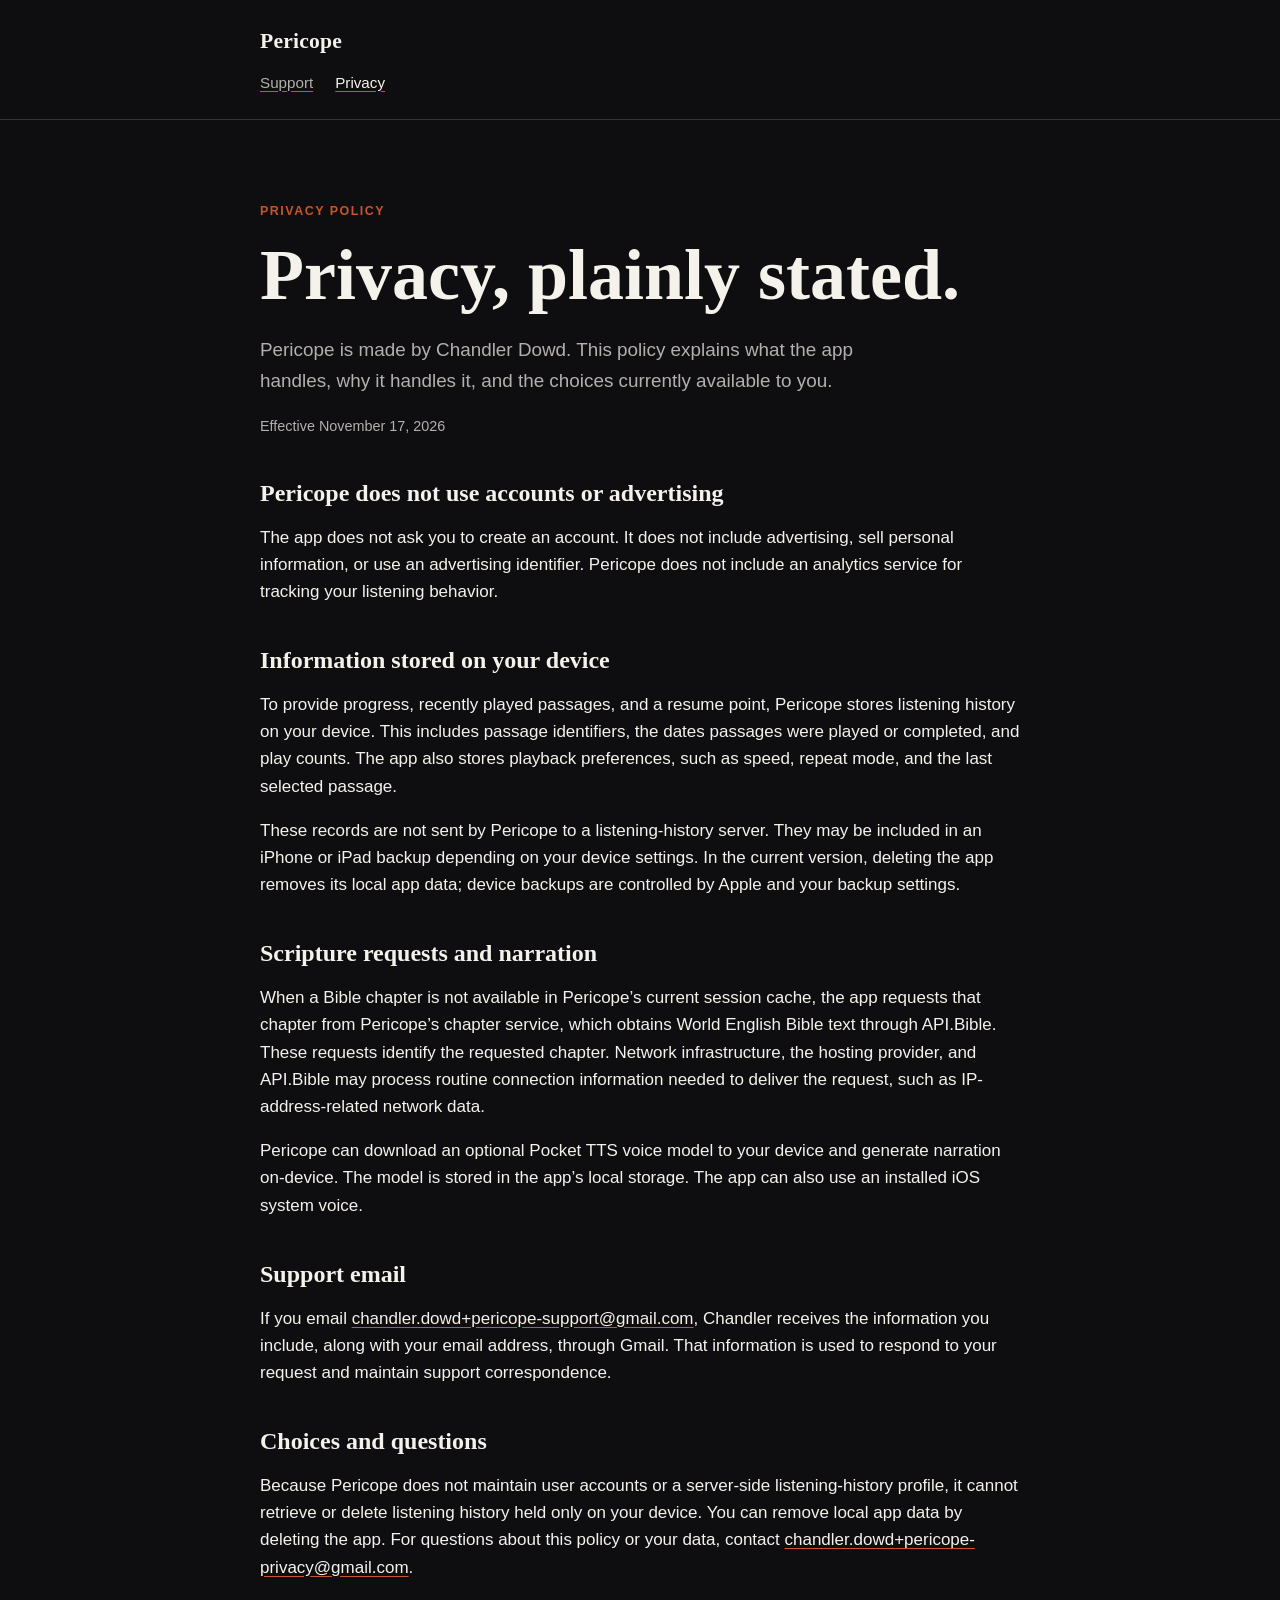
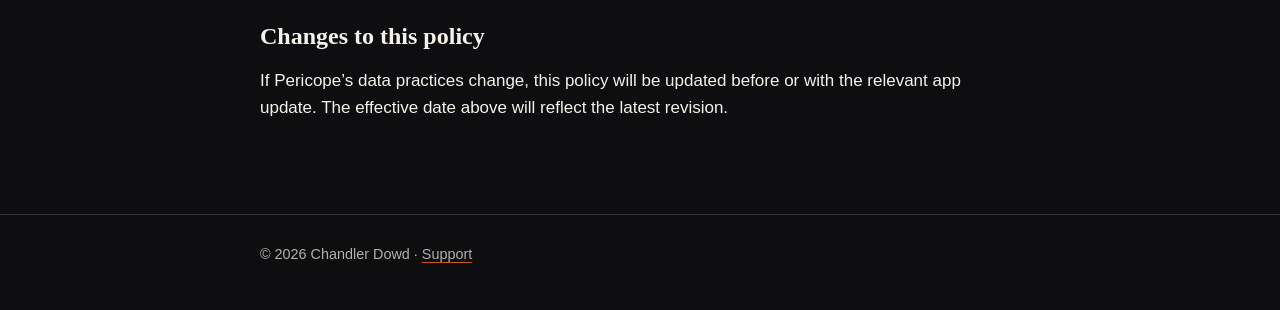
==== privacy.html @ 82da0e1d "Add privacy and support pages" ====
<!doctype html>
<html lang="en">
<head>
    <meta charset="utf-8">
    <meta name="viewport" content="width=device-width, initial-scale=1">
    <meta name="description" content="Privacy Policy for Pericope.">
    <title>Pericope Privacy Policy</title>
    <link rel="stylesheet" href="styles.css">
</head>
<body>
    <header>
        <div class="wrap">
            <a class="brand" href="index.html">Pericope</a>
            <nav aria-label="Primary navigation">
                <a href="index.html">Support</a>
                <a href="privacy.html" aria-current="page">Privacy</a>
            </nav>
        </div>
    </header>
    <main class="wrap">
        <p class="eyebrow">Privacy Policy</p>
        <h1>Privacy, plainly stated.</h1>
        <p class="lede">Pericope is made by Chandler Dowd. This policy explains what the app handles, why it handles it, and the choices currently available to you.</p>
        <p class="small">Effective November 17, 2026</p>

        <h2>Pericope does not use accounts or advertising</h2>
        <p>The app does not ask you to create an account. It does not include advertising, sell personal information, or use an advertising identifier. Pericope does not include an analytics service for tracking your listening behavior.</p>

        <h2>Information stored on your device</h2>
        <p>To provide progress, recently played passages, and a resume point, Pericope stores listening history on your device. This includes passage identifiers, the dates passages were played or completed, and play counts. The app also stores playback preferences, such as speed, repeat mode, and the last selected passage.</p>
        <p>These records are not sent by Pericope to a listening-history server. They may be included in an iPhone or iPad backup depending on your device settings. In the current version, deleting the app removes its local app data; device backups are controlled by Apple and your backup settings.</p>

        <h2>Scripture requests and narration</h2>
        <p>When a Bible chapter is not available in Pericope’s current session cache, the app requests that chapter from Pericope’s chapter service, which obtains World English Bible text through API.Bible. These requests identify the requested chapter. Network infrastructure, the hosting provider, and API.Bible may process routine connection information needed to deliver the request, such as IP-address-related network data.</p>
        <p>Pericope can download an optional Pocket TTS voice model to your device and generate narration on-device. The model is stored in the app’s local storage. The app can also use an installed iOS system voice.</p>

        <h2>Support email</h2>
        <p>If you email <a href="mailto:chandler.dowd+pericope-support@gmail.com">chandler.dowd+pericope-support@gmail.com</a>, Chandler receives the information you include, along with your email address, through Gmail. That information is used to respond to your request and maintain support correspondence.</p>

        <h2>Choices and questions</h2>
        <p>Because Pericope does not maintain user accounts or a server-side listening-history profile, it cannot retrieve or delete listening history held only on your device. You can remove local app data by deleting the app. For questions about this policy or your data, contact <a href="mailto:chandler.dowd+pericope-privacy@gmail.com?subject=Pericope%20Privacy">chandler.dowd+pericope-privacy@gmail.com</a>.</p>

        <h2>Changes to this policy</h2>
        <p>If Pericope’s data practices change, this policy will be updated before or with the relevant app update. The effective date above will reflect the latest revision.</p>
    </main>
    <footer>
        <div class="wrap">© 2026 Chandler Dowd · <a href="index.html">Support</a></div>
    </footer>
</body>
</html>
---- styles.css ----
:root {
    color-scheme: dark;
    --background: #0e0e10;
    --surface: #1b1a1c;
    --text: #f5f2ec;
    --muted: #b4b0ab;
    --accent: #c8542a;
    --line: rgba(245, 242, 236, 0.16);
}

* { box-sizing: border-box; }

body {
    margin: 0;
    min-width: 320px;
    background: var(--background);
    color: var(--text);
    font-family: -apple-system, BlinkMacSystemFont, "SF Pro Text", "Helvetica Neue", sans-serif;
    font-size: 17px;
    line-height: 1.6;
}

a { color: inherit; text-decoration-color: var(--accent); text-underline-offset: 0.18em; }
a:hover { color: #fff; }

.wrap { width: min(100% - 40px, 760px); margin: 0 auto; }

header {
    border-bottom: 1px solid var(--line);
    padding: 24px 0;
}

.brand {
    color: var(--text);
    font-family: Georgia, "Times New Roman", serif;
    font-size: 1.35rem;
    font-weight: 700;
    letter-spacing: 0.01em;
    text-decoration: none;
}

nav { display: flex; gap: 22px; margin-top: 12px; font-size: 0.95rem; }
nav a { color: var(--muted); }
nav a[aria-current="page"] { color: var(--text); }

main { padding: 70px 0 76px; }

.eyebrow {
    color: var(--accent);
    font-size: 0.78rem;
    font-weight: 700;
    letter-spacing: 0.12em;
    text-transform: uppercase;
}

h1, h2 {
    font-family: Georgia, "Times New Roman", serif;
    line-height: 1.12;
}

h1 { font-size: clamp(2.45rem, 8vw, 4.5rem); margin: 12px 0 20px; }
h2 { font-size: 1.5rem; margin: 42px 0 10px; }

.lede { color: var(--muted); font-size: 1.18rem; max-width: 620px; }

.card {
    margin-top: 42px;
    padding: 28px;
    border: 1px solid var(--line);
    border-radius: 16px;
    background: var(--surface);
}

.button {
    display: inline-block;
    margin-top: 8px;
    padding: 12px 18px;
    border-radius: 999px;
    background: var(--accent);
    color: var(--text);
    font-weight: 700;
    text-decoration: none;
}

ul { padding-left: 1.25em; }
li + li { margin-top: 8px; }

.small, footer { color: var(--muted); font-size: 0.9rem; }
footer { border-top: 1px solid var(--line); padding: 28px 0 44px; }

@media (max-width: 520px) {
    .wrap { width: min(100% - 32px, 760px); }
    main { padding-top: 54px; }
    .card { padding: 22px; }
}
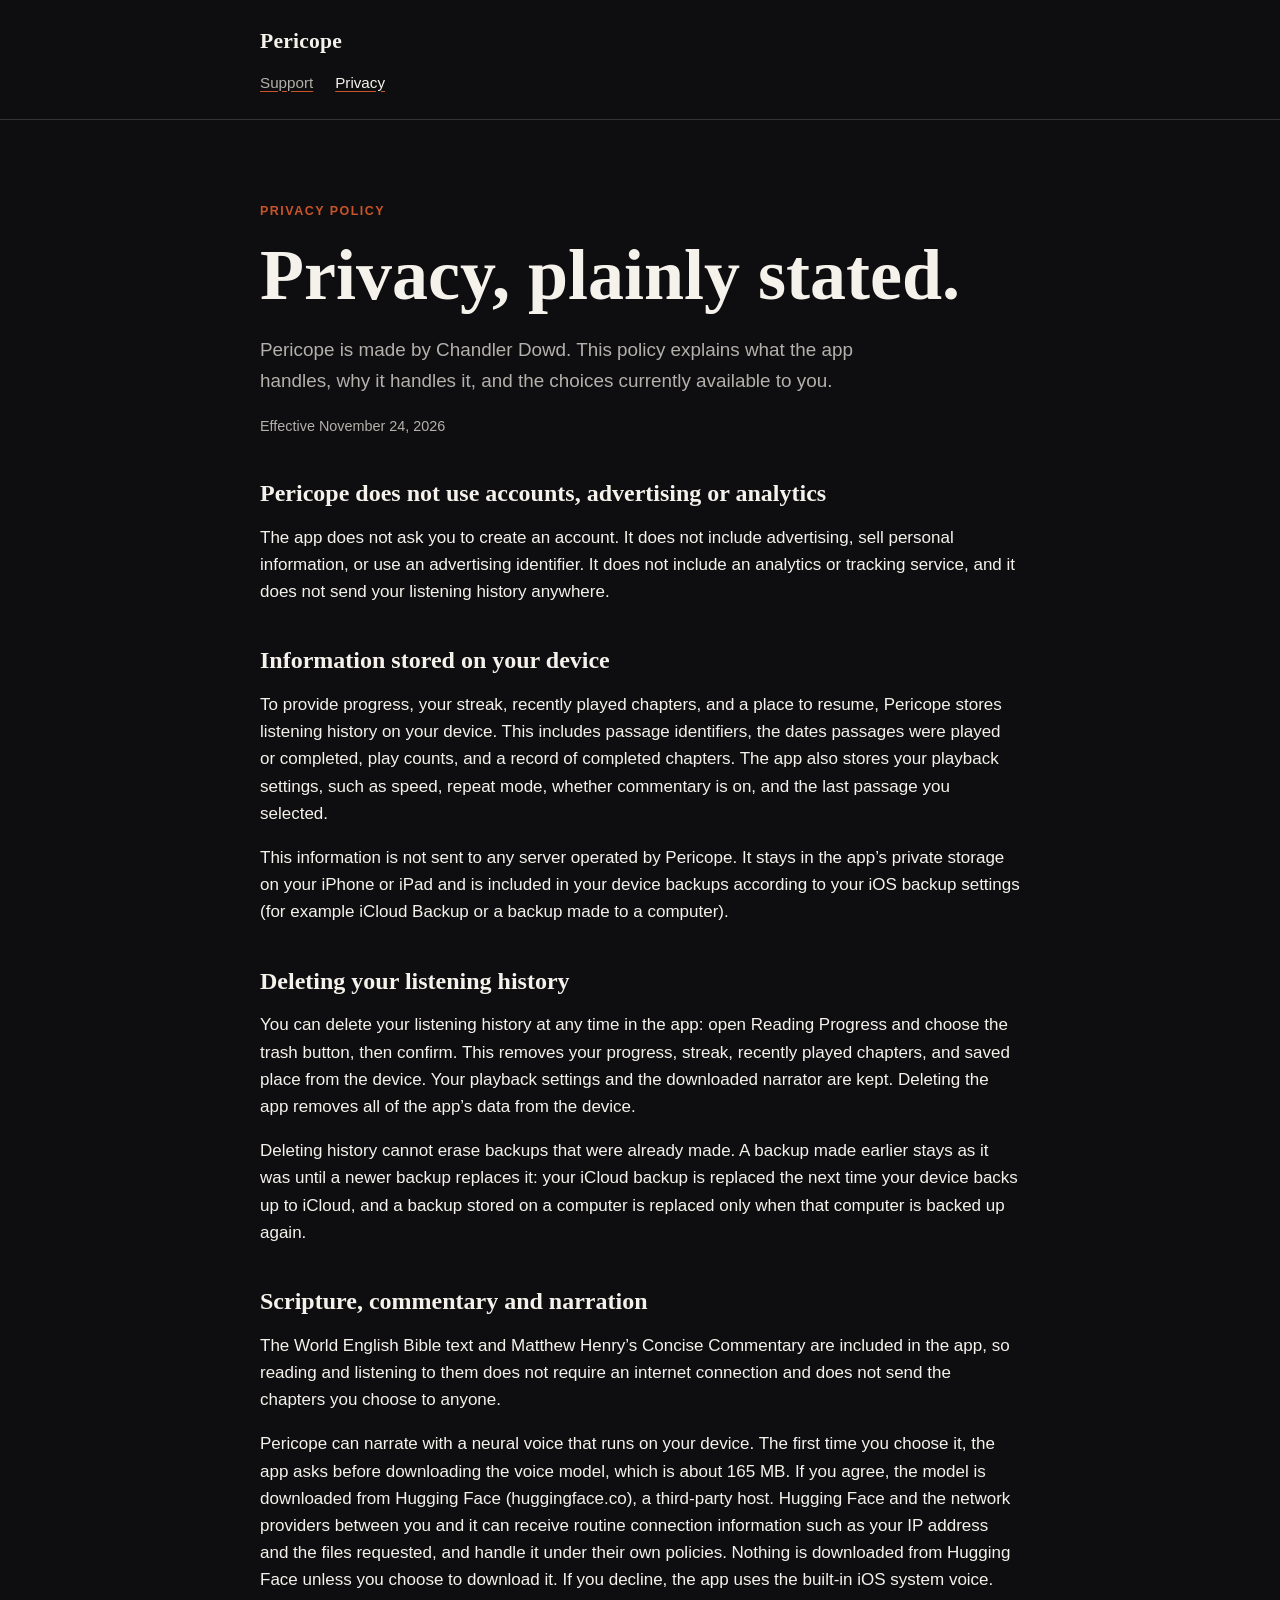
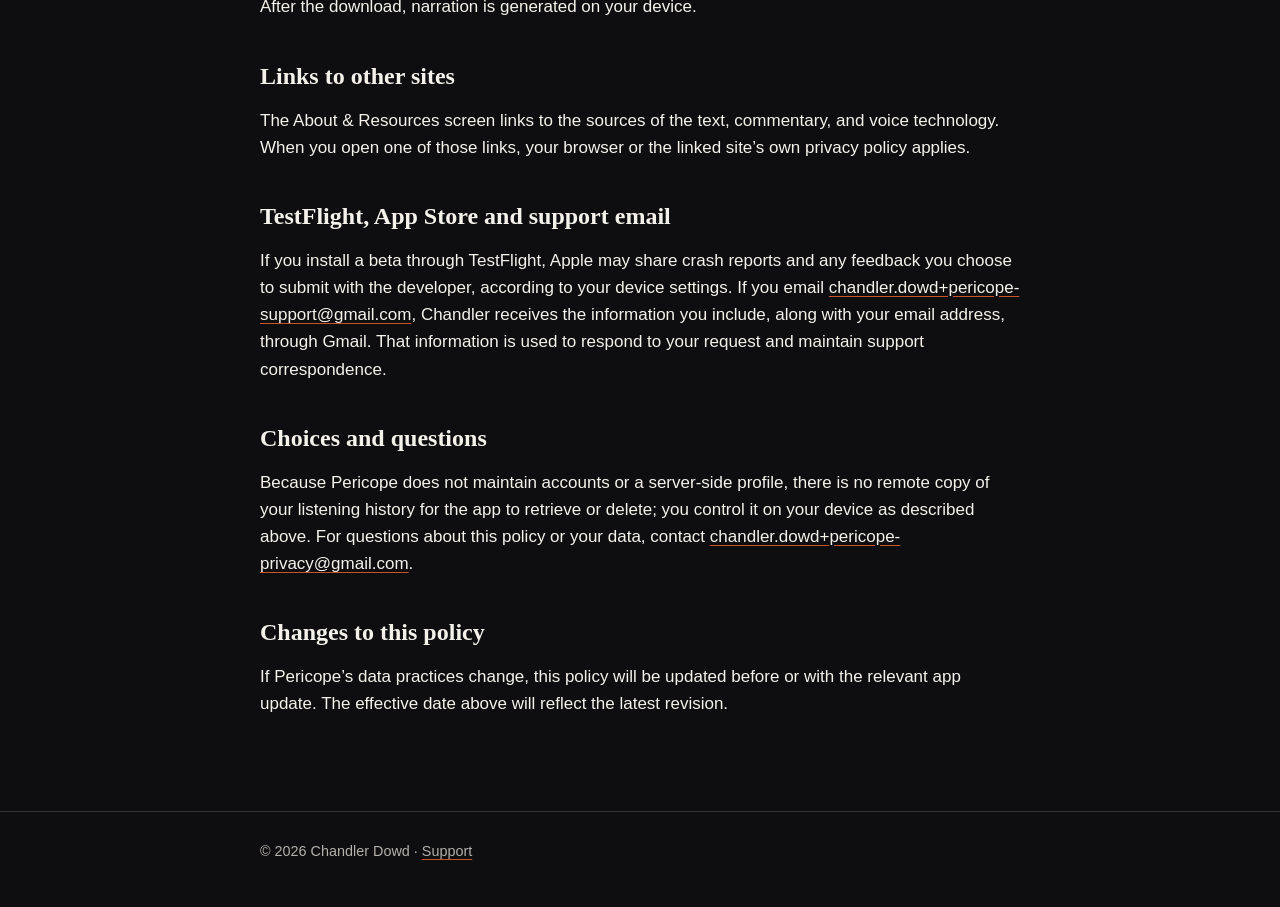
==== commit a323c940: "Update privacy policy and support page for the first beta Co-Authored-By: Claude Sonnet 5.5 <noreply" ====
--- a/privacy.html
+++ b/privacy.html
@@ -21,27 +21,34 @@
         <p class="eyebrow">Privacy Policy</p>
         <h1>Privacy, plainly stated.</h1>
         <p class="lede">Pericope is made by Chandler Dowd. This policy explains what the app handles, why it handles it, and the choices currently available to you.</p>
-        <p class="small">Effective November 17, 2026</p>
+        <p class="small">Effective November 24, 2026</p>
 
-        <h2>Pericope does not use accounts or advertising</h2>
-        <p>The app does not ask you to create an account. It does not include advertising, sell personal information, or use an advertising identifier. Pericope does not include an analytics service for tracking your listening behavior.</p>
+        <h2>Pericope does not use accounts, advertising or analytics</h2>
+        <p>The app does not ask you to create an account. It does not include advertising, sell personal information, or use an advertising identifier. It does not include an analytics or tracking service, and it does not send your listening history anywhere.</p>
 
         <h2>Information stored on your device</h2>
-        <p>To provide progress, recently played passages, and a resume point, Pericope stores listening history on your device. This includes passage identifiers, the dates passages were played or completed, and play counts. The app also stores playback preferences, such as speed, repeat mode, and the last selected passage.</p>
-        <p>These records are not sent by Pericope to a listening-history server. They may be included in an iPhone or iPad backup depending on your device settings. In the current version, deleting the app removes its local app data; device backups are controlled by Apple and your backup settings.</p>
+        <p>To provide progress, your streak, recently played chapters, and a place to resume, Pericope stores listening history on your device. This includes passage identifiers, the dates passages were played or completed, play counts, and a record of completed chapters. The app also stores your playback settings, such as speed, repeat mode, whether commentary is on, and the last passage you selected.</p>
+        <p>This information is not sent to any server operated by Pericope. It stays in the app&rsquo;s private storage on your iPhone or iPad and is included in your device backups according to your iOS backup settings (for example iCloud Backup or a backup made to a computer).</p>
 
-        <h2>Scripture requests and narration</h2>
-        <p>When a Bible chapter is not available in Pericope’s current session cache, the app requests that chapter from Pericope’s chapter service, which obtains World English Bible text through API.Bible. These requests identify the requested chapter. Network infrastructure, the hosting provider, and API.Bible may process routine connection information needed to deliver the request, such as IP-address-related network data.</p>
-        <p>Pericope can download an optional Pocket TTS voice model to your device and generate narration on-device. The model is stored in the app’s local storage. The app can also use an installed iOS system voice.</p>
+        <h2>Deleting your listening history</h2>
+        <p>You can delete your listening history at any time in the app: open Reading Progress and choose the trash button, then confirm. This removes your progress, streak, recently played chapters, and saved place from the device. Your playback settings and the downloaded narrator are kept. Deleting the app removes all of the app&rsquo;s data from the device.</p>
+        <p>Deleting history cannot erase backups that were already made. A backup made earlier stays as it was until a newer backup replaces it: your iCloud backup is replaced the next time your device backs up to iCloud, and a backup stored on a computer is replaced only when that computer is backed up again.</p>
 
-        <h2>Support email</h2>
-        <p>If you email <a href="mailto:chandler.dowd+pericope-support@gmail.com">chandler.dowd+pericope-support@gmail.com</a>, Chandler receives the information you include, along with your email address, through Gmail. That information is used to respond to your request and maintain support correspondence.</p>
+        <h2>Scripture, commentary and narration</h2>
+        <p>The World English Bible text and Matthew Henry&rsquo;s Concise Commentary are included in the app, so reading and listening to them does not require an internet connection and does not send the chapters you choose to anyone.</p>
+        <p>Pericope can narrate with a neural voice that runs on your device. The first time you choose it, the app asks before downloading the voice model, which is about 165 MB. If you agree, the model is downloaded from Hugging Face (huggingface.co), a third-party host. Hugging Face and the network providers between you and it can receive routine connection information such as your IP address and the files requested, and handle it under their own policies. Nothing is downloaded from Hugging Face unless you choose to download it. If you decline, the app uses the built-in iOS system voice. After the download, narration is generated on your device.</p>
+
+        <h2>Links to other sites</h2>
+        <p>The About &amp; Resources screen links to the sources of the text, commentary, and voice technology. When you open one of those links, your browser or the linked site&rsquo;s own privacy policy applies.</p>
+
+        <h2>TestFlight, App Store and support email</h2>
+        <p>If you install a beta through TestFlight, Apple may share crash reports and any feedback you choose to submit with the developer, according to your device settings. If you email <a href="mailto:chandler.dowd+pericope-support@gmail.com">chandler.dowd+pericope-support@gmail.com</a>, Chandler receives the information you include, along with your email address, through Gmail. That information is used to respond to your request and maintain support correspondence.</p>
 
         <h2>Choices and questions</h2>
-        <p>Because Pericope does not maintain user accounts or a server-side listening-history profile, it cannot retrieve or delete listening history held only on your device. You can remove local app data by deleting the app. For questions about this policy or your data, contact <a href="mailto:chandler.dowd+pericope-privacy@gmail.com?subject=Pericope%20Privacy">chandler.dowd+pericope-privacy@gmail.com</a>.</p>
+        <p>Because Pericope does not maintain accounts or a server-side profile, there is no remote copy of your listening history for the app to retrieve or delete; you control it on your device as described above. For questions about this policy or your data, contact <a href="mailto:chandler.dowd+pericope-privacy@gmail.com?subject=Pericope%20Privacy">chandler.dowd+pericope-privacy@gmail.com</a>.</p>
 
         <h2>Changes to this policy</h2>
-        <p>If Pericope’s data practices change, this policy will be updated before or with the relevant app update. The effective date above will reflect the latest revision.</p>
+        <p>If Pericope&rsquo;s data practices change, this policy will be updated before or with the relevant app update. The effective date above will reflect the latest revision.</p>
     </main>
     <footer>
         <div class="wrap">© 2026 Chandler Dowd · <a href="index.html">Support</a></div>
